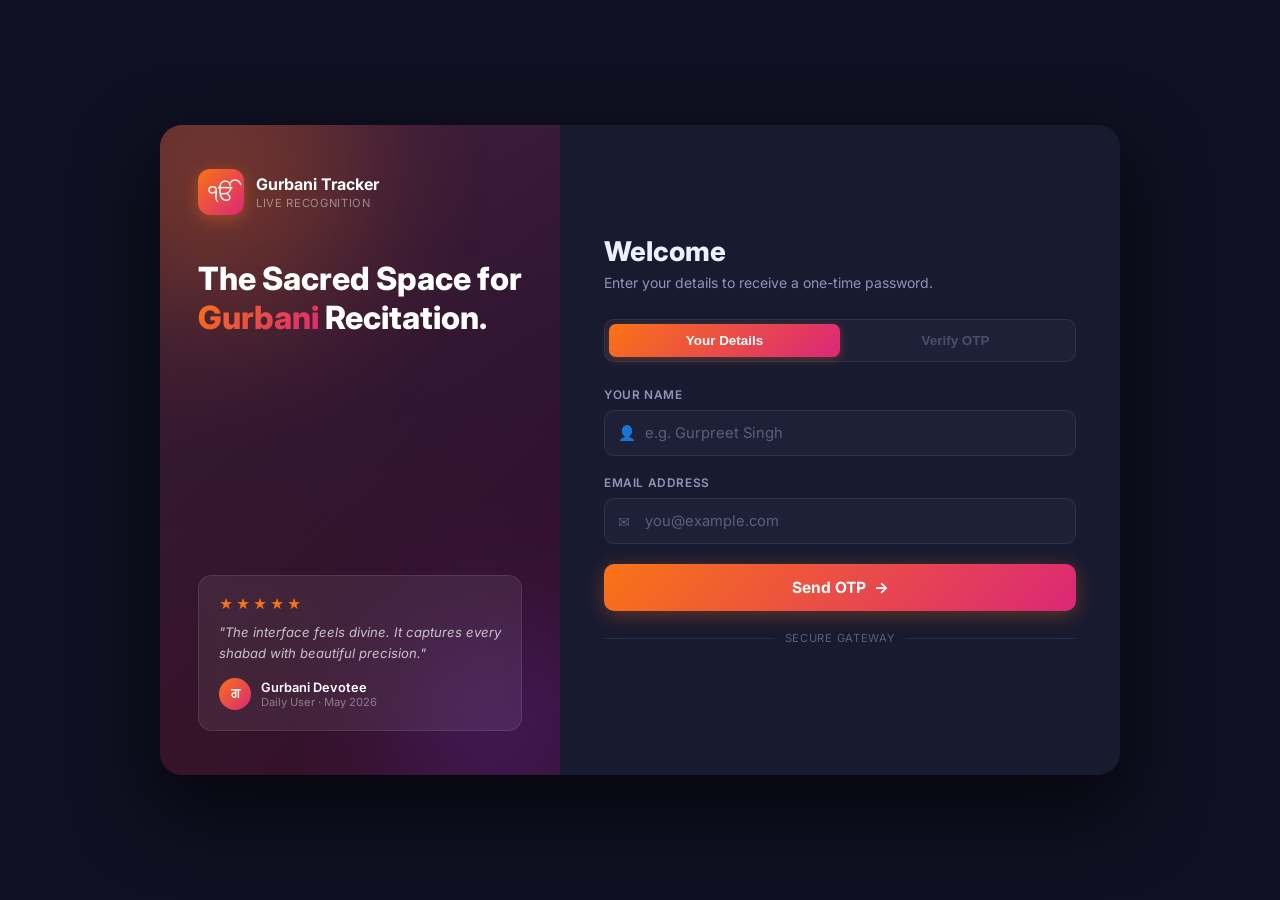
==== templates/login_test.html @ 45f4f47a "Add files via upload" ====
<!DOCTYPE html>
<html lang="en" data-theme="dark">

<head>
  <meta charset="UTF-8" />
  <meta name="viewport" content="width=device-width, initial-scale=1.0" />
  <title>Login — Gurbani Live Tracker</title>
  <link rel="preconnect" href="https://fonts.googleapis.com" />
  <link
    href="https://fonts.googleapis.com/css2?family=Inter:wght@300;400;500;600;700;800&family=Noto+Sans+Gurmukhi:wght@400;600&display=swap"
    rel="stylesheet" />
  <style>
    *,
    *::before,
    *::after {
      box-sizing: border-box;
      margin: 0;
      padding: 0;
    }

    :root {
      --orange: #f97316;
      --pink: #db2777;
      --grad: linear-gradient(135deg, #f97316, #db2777);
      --bg: #0f1021;
      --surface: #181a30;
      --surface2: #1e2038;
      --border: rgba(255, 255, 255, .08);
      --text: #eef0ff;
      --text2: #9094b8;
      --text3: #5a5f7a;
      --radius: 14px;
      --radius-sm: 10px;
    }

    body {
      font-family: 'Inter', sans-serif;
      background: var(--bg);
      color: var(--text);
      min-height: 100vh;
      display: flex;
      align-items: center;
      justify-content: center;
      padding: 20px;
    }

    /* ══ WRAPPER ══════════════════════════════════════ */
    .login-wrap {
      display: flex;
      width: 100%;
      max-width: 960px;
      min-height: 650px;
      border-radius: 22px;
      overflow: hidden;
      box-shadow: 0 32px 80px rgba(0, 0, 0, .65);
    }

    /* ══ LEFT PANEL ═══════════════════════════════════ */
    .left-panel {
      flex: 0 0 400px;
      background: linear-gradient(160deg, #1a1040 0%, #0f0a2e 45%, #1a0a1e 100%);
      padding: 44px 38px;
      display: flex;
      flex-direction: column;
      position: relative;
      overflow: hidden;
    }

    .left-panel::before {
      content: '';
      position: absolute;
      inset: 0;
      background: linear-gradient(135deg, rgba(249, 115, 22, .18), rgba(219, 39, 119, .13));
      pointer-events: none;
    }

    .blob {
      position: absolute;
      border-radius: 50%;
      filter: blur(70px);
      opacity: .28;
      pointer-events: none;
    }

    .blob-1 {
      width: 280px;
      height: 280px;
      background: #f97316;
      top: -90px;
      left: -80px;
    }

    .blob-2 {
      width: 200px;
      height: 200px;
      background: #7c3aed;
      bottom: -50px;
      right: -40px;
    }

    /* Logo */
    .lp-logo {
      display: flex;
      align-items: center;
      gap: 12px;
      position: relative;
      z-index: 1;
      margin-bottom: 44px;
    }

    .lp-logo-icon {
      width: 46px;
      height: 46px;
      border-radius: 12px;
      background: var(--grad);
      display: flex;
      align-items: center;
      justify-content: center;
      font-size: 1.4rem;
      color: #fff;
      flex-shrink: 0;
      box-shadow: 0 4px 16px rgba(249, 115, 22, .4);
    }

    .lp-logo-text .name {
      font-size: 1rem;
      font-weight: 700;
      color: #fff;
    }

    .lp-logo-text .sub {
      font-size: .7rem;
      color: rgba(255, 255, 255, .45);
      letter-spacing: .06em;
      text-transform: uppercase;
      margin-top: 2px;
    }

    /* Headline */
    .lp-headline {
      position: relative;
      z-index: 1;
      flex: 1;
    }

    .lp-headline h1 {
      font-size: 2rem;
      font-weight: 800;
      line-height: 1.22;
      color: #fff;
      margin-bottom: 14px;
    }

    .lp-headline h1 span {
      background: var(--grad);
      -webkit-background-clip: text;
      -webkit-text-fill-color: transparent;
      background-clip: text;
    }

    .lp-headline p {
      font-size: .875rem;
      color: rgba(255, 255, 255, .5);
      line-height: 1.7;
    }

    /* Quote card */
    .lp-quote {
      position: relative;
      z-index: 1;
      background: rgba(255, 255, 255, .07);
      border: 1px solid rgba(255, 255, 255, .1);
      backdrop-filter: blur(8px);
      border-radius: var(--radius);
      padding: 20px;
      margin-top: 36px;
    }

    .lp-stars {
      display: flex;
      gap: 3px;
      margin-bottom: 10px;
    }

    .lp-stars span {
      color: var(--orange);
      font-size: .85rem;
    }

    .lp-quote-text {
      font-size: .82rem;
      color: rgba(255, 255, 255, .72);
      line-height: 1.6;
      font-style: italic;
      margin-bottom: 14px;
    }

    .lp-quote-author {
      display: flex;
      align-items: center;
      gap: 10px;
    }

    .lp-avatar {
      width: 32px;
      height: 32px;
      border-radius: 50%;
      background: var(--grad);
      display: flex;
      align-items: center;
      justify-content: center;
      font-size: .8rem;
      font-weight: 700;
      color: #fff;
      flex-shrink: 0;
    }

    .lp-author-name {
      font-size: .8rem;
      font-weight: 600;
      color: #fff;
    }

    .lp-author-sub {
      font-size: .7rem;
      color: rgba(255, 255, 255, .4);
    }

    /* ══ RIGHT PANEL ══════════════════════════════════ */
    .right-panel {
      flex: 1;
      background: var(--surface);
      padding: 48px 44px;
      display: flex;
      flex-direction: column;
      justify-content: center;
      overflow: hidden;
      /* keeps children from escaping */
    }

    .rp-title {
      font-size: 1.7rem;
      font-weight: 800;
      color: var(--text);
      margin-bottom: 4px;
    }

    .rp-sub {
      font-size: .875rem;
      color: var(--text2);
      margin-bottom: 26px;
      line-height: 1.5;
    }

    /* Tabs */
    .rp-tabs {
      display: flex;
      background: var(--surface2);
      border-radius: var(--radius-sm);
      padding: 4px;
      margin-bottom: 26px;
      border: 1px solid var(--border);
    }

    .rp-tab {
      flex: 1;
      padding: 9px;
      text-align: center;
      font-size: .84rem;
      font-weight: 600;
      color: var(--text2);
      border-radius: 7px;
      border: none;
      background: none;
      cursor: pointer;
      transition: all .2s;
    }

    .rp-tab.active {
      background: var(--grad);
      color: #fff;
      box-shadow: 0 2px 10px rgba(249, 115, 22, .3);
    }

    /* Steps — hidden by default, shown via .active */
    .step {
      display: none;
    }

    .step.active {
      display: block;
      animation: fadeSlide .3s ease;
    }

    @keyframes fadeSlide {
      from {
        opacity: 0;
        transform: translateX(14px);
      }

      to {
        opacity: 1;
        transform: translateX(0);
      }
    }

    /* ── Form fields ── */
    .form-group {
      margin-bottom: 20px;
    }

    .form-label {
      display: block;
      font-size: .74rem;
      font-weight: 600;
      color: var(--text2);
      text-transform: uppercase;
      letter-spacing: .05em;
      margin-bottom: 8px;
    }

    .input-wrap {
      position: relative;
    }

    .input-icon {
      position: absolute;
      left: 14px;
      top: 50%;
      transform: translateY(-50%);
      color: var(--text3);
      font-size: .9rem;
      pointer-events: none;
    }

    .form-input {
      width: 100%;
      background: var(--surface2);
      border: 1.5px solid var(--border);
      border-radius: var(--radius-sm);
      padding: 13px 16px 13px 40px;
      font-size: .92rem;
      font-family: 'Inter', sans-serif;
      color: var(--text);
      outline: none;
      transition: border-color .2s, box-shadow .2s;
    }

    .form-input::placeholder {
      color: var(--text3);
    }

    .form-input:focus {
      border-color: var(--orange);
      box-shadow: 0 0 0 3px rgba(249, 115, 22, .15);
    }

    /* ── 6-box OTP row ── */
    .otp-section-label {
      font-size: .74rem;
      font-weight: 600;
      color: var(--text2);
      text-transform: uppercase;
      letter-spacing: .05em;
      margin-bottom: 12px;
    }

    .otp-row {
      display: flex;
      gap: 10px;
      margin-bottom: 20px;
      width: 100%;
    }

    .otp-box {
      flex: 1;
      min-width: 0;
      /* allow shrinking */
      height: 58px;
      text-align: center;
      font-size: 1.5rem;
      font-weight: 700;
      background: var(--surface2);
      border: 1.5px solid var(--border);
      border-radius: var(--radius-sm);
      color: var(--text);
      outline: none;
      caret-color: var(--orange);
      transition: border-color .2s, box-shadow .2s, transform .15s;
    }

    .otp-box:focus {
      border-color: var(--orange);
      box-shadow: 0 0 0 3px rgba(249, 115, 22, .18);
      transform: scale(1.06);
    }

    .otp-box.filled {
      border-color: var(--orange);
    }

    /* Sent info banner */
    .sent-info {
      display: flex;
      align-items: center;
      gap: 10px;
      background: rgba(249, 115, 22, .08);
      border: 1px solid rgba(249, 115, 22, .22);
      border-radius: var(--radius-sm);
      padding: 12px 16px;
      margin-bottom: 22px;
      font-size: .84rem;
      color: var(--text2);
    }

    .sent-info strong {
      color: var(--orange);
    }

    /* CTA button */
    .btn-cta {
      width: 100%;
      padding: 14px;
      border: none;
      border-radius: var(--radius-sm);
      background: var(--grad);
      color: #fff;
      font-size: .97rem;
      font-weight: 700;
      font-family: 'Inter', sans-serif;
      cursor: pointer;
      box-shadow: 0 4px 20px rgba(249, 115, 22, .32);
      transition: opacity .2s, transform .15s, box-shadow .2s;
      display: flex;
      align-items: center;
      justify-content: center;
      gap: 8px;
    }

    .btn-cta:hover:not(:disabled) {
      opacity: .87;
      transform: translateY(-1px);
      box-shadow: 0 8px 28px rgba(249, 115, 22, .42);
    }

    .btn-cta:disabled {
      opacity: .45;
      cursor: not-allowed;
    }

    .btn-cta .spinner {
      width: 18px;
      height: 18px;
      border: 2px solid rgba(255, 255, 255, .3);
      border-top-color: #fff;
      border-radius: 50%;
      animation: spin .7s linear infinite;
      display: none;
    }

    .btn-cta.loading .spinner {
      display: block;
    }

    .btn-cta.loading .btn-text {
      display: none;
    }

    @keyframes spin {
      to {
        transform: rotate(360deg);
      }
    }

    /* OTP meta row */
    .otp-meta {
      display: flex;
      justify-content: space-between;
      align-items: center;
      margin-top: 14px;
      font-size: .8rem;
      color: var(--text3);
    }

    .link-btn {
      background: none;
      border: none;
      color: var(--orange);
      font-size: .8rem;
      cursor: pointer;
      padding: 0;
      font-family: inherit;
      text-decoration: underline dotted;
    }

    .link-btn:disabled {
      opacity: .4;
      cursor: not-allowed;
    }

    /* Divider */
    .divider {
      display: flex;
      align-items: center;
      gap: 12px;
      margin: 20px 0;
      color: var(--text3);
      font-size: .7rem;
      letter-spacing: .06em;
      text-transform: uppercase;
    }

    .divider::before,
    .divider::after {
      content: '';
      flex: 1;
      height: 1px;
      background: var(--border);
    }

    /* Security note */
    .security-note {
      text-align: center;
      font-size: .7rem;
      color: var(--text3);
      letter-spacing: .04em;
      text-transform: uppercase;
    }

    .security-note span {
      color: var(--orange);
    }

    /* Alerts */
    .alert {
      border-radius: 8px;
      padding: 10px 14px;
      font-size: .83rem;
      font-weight: 500;
      margin-top: 12px;
      display: none;
      align-items: center;
      gap: 8px;
    }

    .alert.show {
      display: flex;
      animation: fadeSlide .25s ease;
    }

    .alert-error {
      background: rgba(239, 68, 68, .1);
      color: #f87171;
      border: 1px solid rgba(239, 68, 68, .2);
    }

    .alert-success {
      background: rgba(34, 197, 94, .08);
      color: #4ade80;
      border: 1px solid rgba(34, 197, 94, .18);
    }

    /* Shake animation */
    @keyframes shake {

      0%,
      100% {
        transform: translateX(0);
      }

      25% {
        transform: translateX(-8px);
      }

      75% {
        transform: translateX(8px);
      }
    }

    /* Responsive */
    @media (max-width: 700px) {
      .login-wrap {
        flex-direction: column;
        max-width: 440px;
      }

      .left-panel {
        flex: none;
        padding: 30px 24px;
      }

      .lp-headline h1 {
        font-size: 1.45rem;
      }

      .lp-quote {
        display: none;
      }

      .right-panel {
        padding: 36px 24px;
      }
    }
  </style>
</head>

<body>

  <div class="login-wrap">

    <!-- ══ LEFT PANEL ══ -->
    <div class="left-panel">
      <div class="blob blob-1"></div>
      <div class="blob blob-2"></div>

      <!-- Logo -->
      <div class="lp-logo">
        <div class="lp-logo-icon">ੴ</div>
        <div class="lp-logo-text">
          <div class="name">Gurbani Tracker</div>
          <div class="sub">Live Recognition</div>
        </div>
      </div>

      <!-- Headline -->
      <div class="lp-headline">
        <h1>The Sacred Space for <span>Gurbani</span> Recitation.</h1>

      </div>

      <!-- Quote -->
      <div class="lp-quote">
        <div class="lp-stars">
          <span>★</span><span>★</span><span>★</span><span>★</span><span>★</span>
        </div>
        <p class="lp-quote-text">"The interface feels divine. It captures every shabad with beautiful precision."</p>
        <div class="lp-quote-author">
          <div class="lp-avatar">ਗ</div>
          <div>
            <div class="lp-author-name">Gurbani Devotee</div>
            <div class="lp-author-sub">Daily User · May 2026</div>
          </div>
        </div>
      </div>
    </div><!-- /left-panel -->

    <!-- ══ RIGHT PANEL ══ -->
    <div class="right-panel">

      <h1 class="rp-title">Welcome </h1>
      <p class="rp-sub" id="rpSub">Enter your details to receive a one-time password.</p>

      <!-- Step tabs -->
      <div class="rp-tabs">
        <button class="rp-tab active" id="tab1">Your Details</button>
        <button class="rp-tab" id="tab2" disabled style="opacity:.4;cursor:not-allowed">Verify OTP</button>
      </div>

      <!-- ── STEP 1: Name + Email ── -->
      <div class="step active" id="step1">
        <form onsubmit="sendOtp(event)">
          <div class="form-group">
            <label class="form-label">Your Name</label>
            <div class="input-wrap">
              <span class="input-icon">👤</span>
              <input class="form-input" type="text" id="inputName" placeholder="e.g. Gurpreet Singh" required
                autocomplete="name" />
            </div>
          </div>
          <div class="form-group">
            <label class="form-label">Email Address</label>
            <div class="input-wrap">
              <span class="input-icon">✉</span>
              <input class="form-input" type="email" id="inputEmail" placeholder="you@example.com" required
                autocomplete="email" />
            </div>
          </div>
          <button class="btn-cta" type="submit" id="btnSend">
            <div class="spinner"></div>
            <span class="btn-text">Send OTP &nbsp;→</span>
          </button>
          <div class="alert alert-error" id="alertStep1"></div>
        </form>
        <div class="divider">Secure Gateway</div>

      </div><!-- /step1 -->

      <!-- ── STEP 2: OTP Verify ── -->
      <div class="step" id="step2">
        <!-- Sent-to banner -->
        <div class="sent-info">
          📧 OTP sent to <strong id="sentEmail">—</strong>
        </div>

        <form onsubmit="verifyOtp(event)">
          <!-- 6 OTP boxes -->
          <p class="otp-section-label">Enter 6-digit OTP</p>
          <div class="otp-row" id="otpRow">
            <input class="otp-box" type="text" maxlength="1" inputmode="numeric" id="otp0" />
            <input class="otp-box" type="text" maxlength="1" inputmode="numeric" id="otp1" />
            <input class="otp-box" type="text" maxlength="1" inputmode="numeric" id="otp2" />
            <input class="otp-box" type="text" maxlength="1" inputmode="numeric" id="otp3" />
            <input class="otp-box" type="text" maxlength="1" inputmode="numeric" id="otp4" />
            <input class="otp-box" type="text" maxlength="1" inputmode="numeric" id="otp5" />
          </div>

          <button class="btn-cta" type="submit" id="btnVerify">
            <div class="spinner"></div>
            <span class="btn-text">Verify &amp; Enter &nbsp;→</span>
          </button>

          <div class="alert alert-error" id="alertStep2"></div>
          <div class="alert alert-success" id="alertOk"></div>

          <div class="otp-meta">
            <button type="button" class="link-btn" onclick="goBack()">← Change details</button>
            <span>
              <button type="button" class="link-btn" id="btnResend" onclick="resendOtp()" disabled>Resend OTP</button>
              <span id="resendTimer"></span>
            </span>
          </div>
        </form>

        <div class="divider">Secure Gateway</div>
        <div class="security-note">🔒 OTP expires in <span>1 minute</span>. Do not share it.</div>
      </div><!-- /step2 -->

    </div><!-- /right-panel -->
  </div><!-- /login-wrap -->

  <script>
    // ── Auto-login: skip login page if already logged in ──
    (function checkExistingSession() {
      try {
        const user = JSON.parse(localStorage.getItem('gurbani_user') || 'null');
        if (user && user.email) {
          // User is already logged in — go straight to dashboard
          window.location.replace('/');
        }
      } catch (e) { /* ignore parse errors */ }
    })();

    let userName = '', userEmail = '', resendInterval = null;

    // ── OTP box keyboard wiring ───────────────────────
    window.addEventListener('DOMContentLoaded', () => {
      const boxes = [...Array(6)].map((_, i) => document.getElementById('otp' + i));
      boxes.forEach((box, i) => {
        box.addEventListener('input', () => {
          box.value = box.value.replace(/\D/g, '').slice(-1);
          box.classList.toggle('filled', box.value !== '');
          if (box.value && i < 5) boxes[i + 1].focus();
        });
        box.addEventListener('keydown', e => {
          if (e.key === 'Backspace' && !box.value && i > 0) {
            boxes[i - 1].focus();
            boxes[i - 1].value = '';
            boxes[i - 1].classList.remove('filled');
          }
        });
        box.addEventListener('paste', e => {
          const paste = (e.clipboardData || window.clipboardData)
            .getData('text').replace(/\D/g, '').slice(0, 6);
          if (paste) {
            paste.split('').forEach((ch, j) => {
              if (boxes[j]) { boxes[j].value = ch; boxes[j].classList.add('filled'); }
            });
            boxes[Math.min(paste.length, 5)].focus();
            e.preventDefault();
          }
        });
      });
    });

    // ── Step navigation ───────────────────────────────
    function showStep(n) {
      document.getElementById('step1').classList.toggle('active', n === 1);
      document.getElementById('step2').classList.toggle('active', n === 2);
      document.getElementById('tab1').classList.toggle('active', n === 1);
      document.getElementById('tab2').classList.toggle('active', n === 2);
      document.getElementById('tab2').disabled = (n === 1);
      document.getElementById('tab2').style.opacity = n === 1 ? '.4' : '1';
      document.getElementById('tab2').style.cursor = n === 1 ? 'not-allowed' : 'default';
      document.getElementById('rpSub').textContent = n === 1
        ? 'Enter your details to receive a one-time password.'
        : 'Enter the 6-digit code sent to your inbox.';
    }
    function goBack() { clearAlert('alertStep2'); clearAlert('alertOk'); showStep(1); }

    // ── Send OTP ──────────────────────────────────────
    async function sendOtp(e) {
      e.preventDefault();
      userName = document.getElementById('inputName').value.trim();
      userEmail = document.getElementById('inputEmail').value.trim();
      setLoading('btnSend', true);
      clearAlert('alertStep1');
      try {
        const res = await fetch('/auth/send-otp', {
          method: 'POST',
          headers: { 'Content-Type': 'application/json' },
          body: JSON.stringify({ name: userName, email: userEmail })
        });
        const data = await res.json();
        if (res.ok && data.success) {
          document.getElementById('sentEmail').textContent = userEmail;
          showStep(2);
          startResendTimer();
          setTimeout(() => document.getElementById('otp0').focus(), 200);
        } else {
          showAlert('alertStep1', 'error', data.message || 'Failed to send OTP.');
        }
      } catch {
        showAlert('alertStep1', 'error', 'Network error. Try again.');
      } finally {
        setLoading('btnSend', false);
      }
    }

    // ── Verify OTP ────────────────────────────────────
    async function verifyOtp(e) {
      e.preventDefault();
      const otp = [...Array(6)].map((_, i) => document.getElementById('otp' + i).value).join('');
      if (otp.length !== 6) { showAlert('alertStep2', 'error', 'Please enter all 6 digits.'); return; }
      setLoading('btnVerify', true);
      clearAlert('alertStep2');
      clearAlert('alertOk');
      try {
        const res = await fetch('/auth/verify-otp', {
          method: 'POST',
          headers: { 'Content-Type': 'application/json' },
          body: JSON.stringify({ email: userEmail, otp })
        });
        const data = await res.json();
        if (res.ok && data.success) {
          localStorage.setItem('gurbani_user', JSON.stringify({ name: userName, email: userEmail }));
          showAlert('alertOk', 'success', '✓ Verified! Redirecting…');
          clearInterval(resendInterval);
          setTimeout(() => { window.location.href = '/'; }, 1200);
        } else {
          showAlert('alertStep2', 'error', data.message || 'Incorrect OTP. Try again.');
          const row = document.getElementById('otpRow');
          row.style.animation = 'none';
          requestAnimationFrame(() => { row.style.animation = 'shake .4s ease'; });
        }
      } catch {
        showAlert('alertStep2', 'error', 'Network error.');
      } finally {
        setLoading('btnVerify', false);
      }
    }

    // ── Resend OTP ────────────────────────────────────
    async function resendOtp() {
      document.getElementById('btnResend').disabled = true;
      try {
        const res = await fetch('/auth/send-otp', {
          method: 'POST',
          headers: { 'Content-Type': 'application/json' },
          body: JSON.stringify({ name: userName, email: userEmail })
        });
        const data = await res.json();
        if (res.ok && data.success) {
          showAlert('alertOk', 'success', '✓ New OTP sent to your email.');
          startResendTimer();
        } else {
          showAlert('alertStep2', 'error', data.message || 'Failed to resend.');
        }
      } catch {
        showAlert('alertStep2', 'error', 'Network error.');
      }
    }

    function startResendTimer() {
      clearInterval(resendInterval);
      let secs = 60;
      const timerEl = document.getElementById('resendTimer');
      const resendBtn = document.getElementById('btnResend');
      timerEl.textContent = ` (${secs}s)`;
      resendBtn.disabled = true;
      resendInterval = setInterval(() => {
        secs--;
        timerEl.textContent = secs > 0 ? ` (${secs}s)` : '';
        if (secs <= 0) { clearInterval(resendInterval); resendBtn.disabled = false; }
      }, 1000);
    }

    // ── Helpers ───────────────────────────────────────
    function setLoading(id, on) {
      const btn = document.getElementById(id);
      btn.classList.toggle('loading', on);
      btn.disabled = on;
    }
    function showAlert(id, type, msg) {
      const el = document.getElementById(id);
      el.className = `alert alert-${type} show`;
      el.textContent = msg;
    }
    function clearAlert(id) {
      const el = document.getElementById(id);
      el.className = 'alert';
      el.textContent = '';
    }
  </script>

</body>

</html>
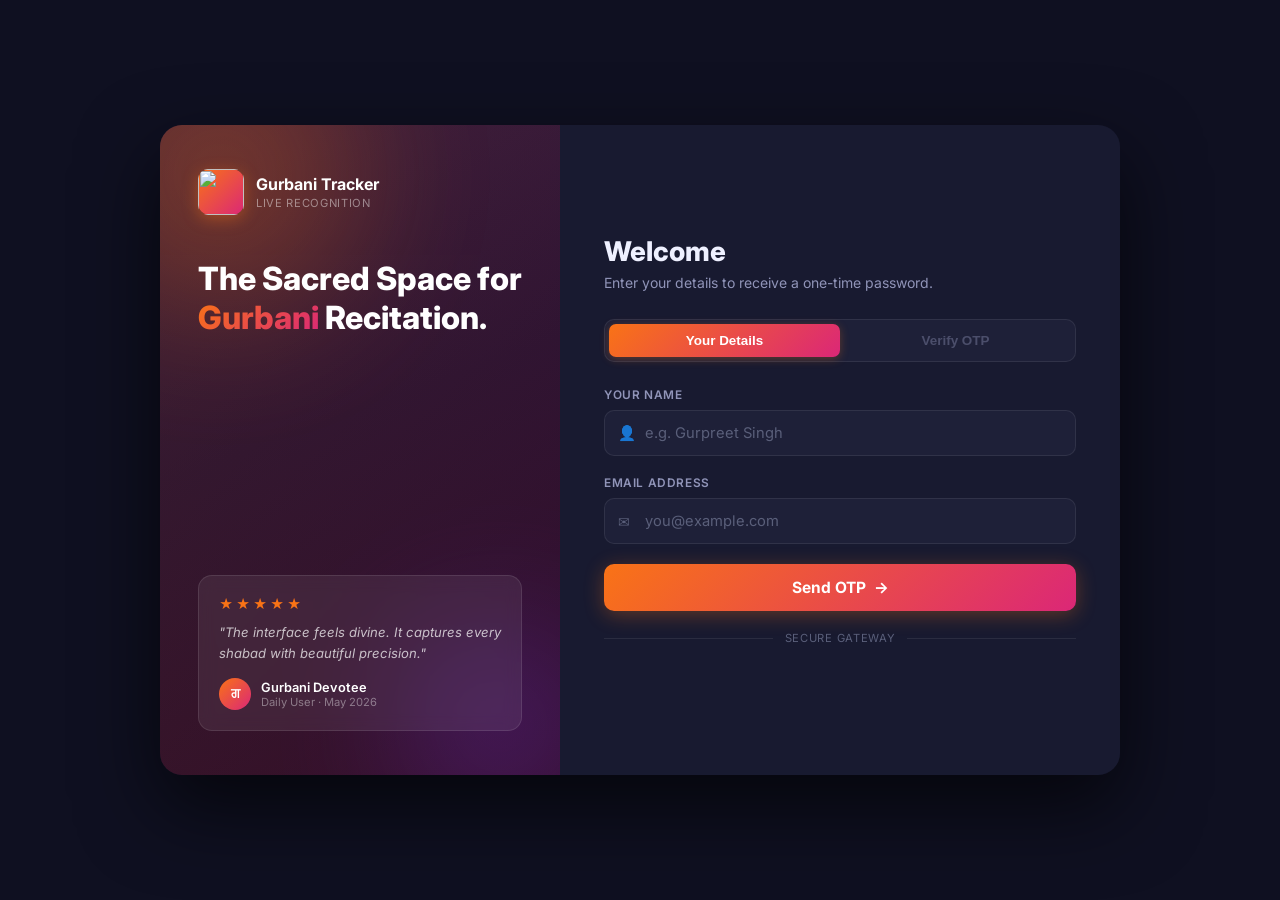
==== commit 2aeda3f4: "login_test.html" ====
--- a/templates/login_test.html
+++ b/templates/login_test.html
@@ -44,7 +44,6 @@
       padding: 20px;
     }
 
-    /* ══ WRAPPER ══════════════════════════════════════ */
     .login-wrap {
       display: flex;
       width: 100%;
@@ -55,7 +54,6 @@
       box-shadow: 0 32px 80px rgba(0, 0, 0, .65);
     }
 
-    /* ══ LEFT PANEL ═══════════════════════════════════ */
     .left-panel {
       flex: 0 0 400px;
       background: linear-gradient(160deg, #1a1040 0%, #0f0a2e 45%, #1a0a1e 100%);
@@ -122,6 +120,10 @@
       box-shadow: 0 4px 16px rgba(249, 115, 22, .4);
     }
 
+    .lp-logo-icon img{
+      border-radius: 10px;
+    }
+
     .lp-logo-text .name {
       font-size: 1rem;
       font-weight: 700;
@@ -136,7 +138,6 @@
       margin-top: 2px;
     }
 
-    /* Headline */
     .lp-headline {
       position: relative;
       z-index: 1;
@@ -164,7 +165,6 @@
       line-height: 1.7;
     }
 
-    /* Quote card */
     .lp-quote {
       position: relative;
       z-index: 1;
@@ -226,7 +226,6 @@
       color: rgba(255, 255, 255, .4);
     }
 
-    /* ══ RIGHT PANEL ══════════════════════════════════ */
     .right-panel {
       flex: 1;
       background: var(--surface);
@@ -235,7 +234,6 @@
       flex-direction: column;
       justify-content: center;
       overflow: hidden;
-      /* keeps children from escaping */
     }
 
     .rp-title {
@@ -252,7 +250,6 @@
       line-height: 1.5;
     }
 
-    /* Tabs */
     .rp-tabs {
       display: flex;
       background: var(--surface2);
@@ -282,7 +279,6 @@
       box-shadow: 0 2px 10px rgba(249, 115, 22, .3);
     }
 
-    /* Steps — hidden by default, shown via .active */
     .step {
       display: none;
     }
@@ -304,7 +300,6 @@
       }
     }
 
-    /* ── Form fields ── */
     .form-group {
       margin-bottom: 20px;
     }
@@ -355,7 +350,6 @@
       box-shadow: 0 0 0 3px rgba(249, 115, 22, .15);
     }
 
-    /* ── 6-box OTP row ── */
     .otp-section-label {
       font-size: .74rem;
       font-weight: 600;
@@ -375,7 +369,6 @@
     .otp-box {
       flex: 1;
       min-width: 0;
-      /* allow shrinking */
       height: 58px;
       text-align: center;
       font-size: 1.5rem;
@@ -399,7 +392,6 @@
       border-color: var(--orange);
     }
 
-    /* Sent info banner */
     .sent-info {
       display: flex;
       align-items: center;
@@ -417,7 +409,6 @@
       color: var(--orange);
     }
 
-    /* CTA button */
     .btn-cta {
       width: 100%;
       padding: 14px;
@@ -472,7 +463,6 @@
       }
     }
 
-    /* OTP meta row */
     .otp-meta {
       display: flex;
       justify-content: space-between;
@@ -498,7 +488,6 @@
       cursor: not-allowed;
     }
 
-    /* Divider */
     .divider {
       display: flex;
       align-items: center;
@@ -518,7 +507,6 @@
       background: var(--border);
     }
 
-    /* Security note */
     .security-note {
       text-align: center;
       font-size: .7rem;
@@ -531,7 +519,6 @@
       color: var(--orange);
     }
 
-    /* Alerts */
     .alert {
       border-radius: 8px;
       padding: 10px 14px;
@@ -560,7 +547,6 @@
       border: 1px solid rgba(34, 197, 94, .18);
     }
 
-    /* Shake animation */
     @keyframes shake {
 
       0%,
@@ -577,7 +563,6 @@
       }
     }
 
-    /* Responsive */
     @media (max-width: 700px) {
       .login-wrap {
         flex-direction: column;
@@ -608,27 +593,21 @@
 
   <div class="login-wrap">
 
-    <!-- ══ LEFT PANEL ══ -->
     <div class="left-panel">
       <div class="blob blob-1"></div>
       <div class="blob blob-2"></div>
-
-      <!-- Logo -->
       <div class="lp-logo">
-        <div class="lp-logo-icon">ੴ</div>
+        <div class="lp-logo-icon"><img src="{{ url_for('static', filename='logo.jpeg') }}" alt="" width="46px" height="46px" ></div>
         <div class="lp-logo-text">
           <div class="name">Gurbani Tracker</div>
           <div class="sub">Live Recognition</div>
         </div>
       </div>
 
-      <!-- Headline -->
       <div class="lp-headline">
         <h1>The Sacred Space for <span>Gurbani</span> Recitation.</h1>
 
       </div>
-
-      <!-- Quote -->
       <div class="lp-quote">
         <div class="lp-stars">
           <span>★</span><span>★</span><span>★</span><span>★</span><span>★</span>
@@ -642,21 +621,17 @@
           </div>
         </div>
       </div>
-    </div><!-- /left-panel -->
-
-    <!-- ══ RIGHT PANEL ══ -->
+    </div>
     <div class="right-panel">
 
       <h1 class="rp-title">Welcome </h1>
       <p class="rp-sub" id="rpSub">Enter your details to receive a one-time password.</p>
 
-      <!-- Step tabs -->
       <div class="rp-tabs">
         <button class="rp-tab active" id="tab1">Your Details</button>
         <button class="rp-tab" id="tab2" disabled style="opacity:.4;cursor:not-allowed">Verify OTP</button>
       </div>
 
-      <!-- ── STEP 1: Name + Email ── -->
       <div class="step active" id="step1">
         <form onsubmit="sendOtp(event)">
           <div class="form-group">
@@ -683,17 +658,13 @@
         </form>
         <div class="divider">Secure Gateway</div>
 
-      </div><!-- /step1 -->
-
-      <!-- ── STEP 2: OTP Verify ── -->
+      </div>
       <div class="step" id="step2">
-        <!-- Sent-to banner -->
         <div class="sent-info">
           📧 OTP sent to <strong id="sentEmail">—</strong>
         </div>
 
         <form onsubmit="verifyOtp(event)">
-          <!-- 6 OTP boxes -->
           <p class="otp-section-label">Enter 6-digit OTP</p>
           <div class="otp-row" id="otpRow">
             <input class="otp-box" type="text" maxlength="1" inputmode="numeric" id="otp0" />
@@ -723,26 +694,21 @@
 
         <div class="divider">Secure Gateway</div>
         <div class="security-note">🔒 OTP expires in <span>1 minute</span>. Do not share it.</div>
-      </div><!-- /step2 -->
-
-    </div><!-- /right-panel -->
-  </div><!-- /login-wrap -->
+      </div>
+    </div>
+  </div>
 
   <script>
-    // ── Auto-login: skip login page if already logged in ──
     (function checkExistingSession() {
       try {
         const user = JSON.parse(localStorage.getItem('gurbani_user') || 'null');
         if (user && user.email) {
-          // User is already logged in — go straight to dashboard
           window.location.replace('/');
         }
-      } catch (e) { /* ignore parse errors */ }
+      } catch (e) { }
     })();
 
     let userName = '', userEmail = '', resendInterval = null;
-
-    // ── OTP box keyboard wiring ───────────────────────
     window.addEventListener('DOMContentLoaded', () => {
       const boxes = [...Array(6)].map((_, i) => document.getElementById('otp' + i));
       boxes.forEach((box, i) => {
@@ -772,7 +738,6 @@
       });
     });
 
-    // ── Step navigation ───────────────────────────────
     function showStep(n) {
       document.getElementById('step1').classList.toggle('active', n === 1);
       document.getElementById('step2').classList.toggle('active', n === 2);
@@ -786,8 +751,6 @@
         : 'Enter the 6-digit code sent to your inbox.';
     }
     function goBack() { clearAlert('alertStep2'); clearAlert('alertOk'); showStep(1); }
-
-    // ── Send OTP ──────────────────────────────────────
     async function sendOtp(e) {
       e.preventDefault();
       userName = document.getElementById('inputName').value.trim();
@@ -816,7 +779,6 @@
       }
     }
 
-    // ── Verify OTP ────────────────────────────────────
     async function verifyOtp(e) {
       e.preventDefault();
       const otp = [...Array(6)].map((_, i) => document.getElementById('otp' + i).value).join('');
@@ -849,7 +811,6 @@
       }
     }
 
-    // ── Resend OTP ────────────────────────────────────
     async function resendOtp() {
       document.getElementById('btnResend').disabled = true;
       try {
@@ -884,7 +845,6 @@
       }, 1000);
     }
 
-    // ── Helpers ───────────────────────────────────────
     function setLoading(id, on) {
       const btn = document.getElementById(id);
       btn.classList.toggle('loading', on);
@@ -904,4 +864,4 @@
 
 </body>
 
-</html>+</html>
